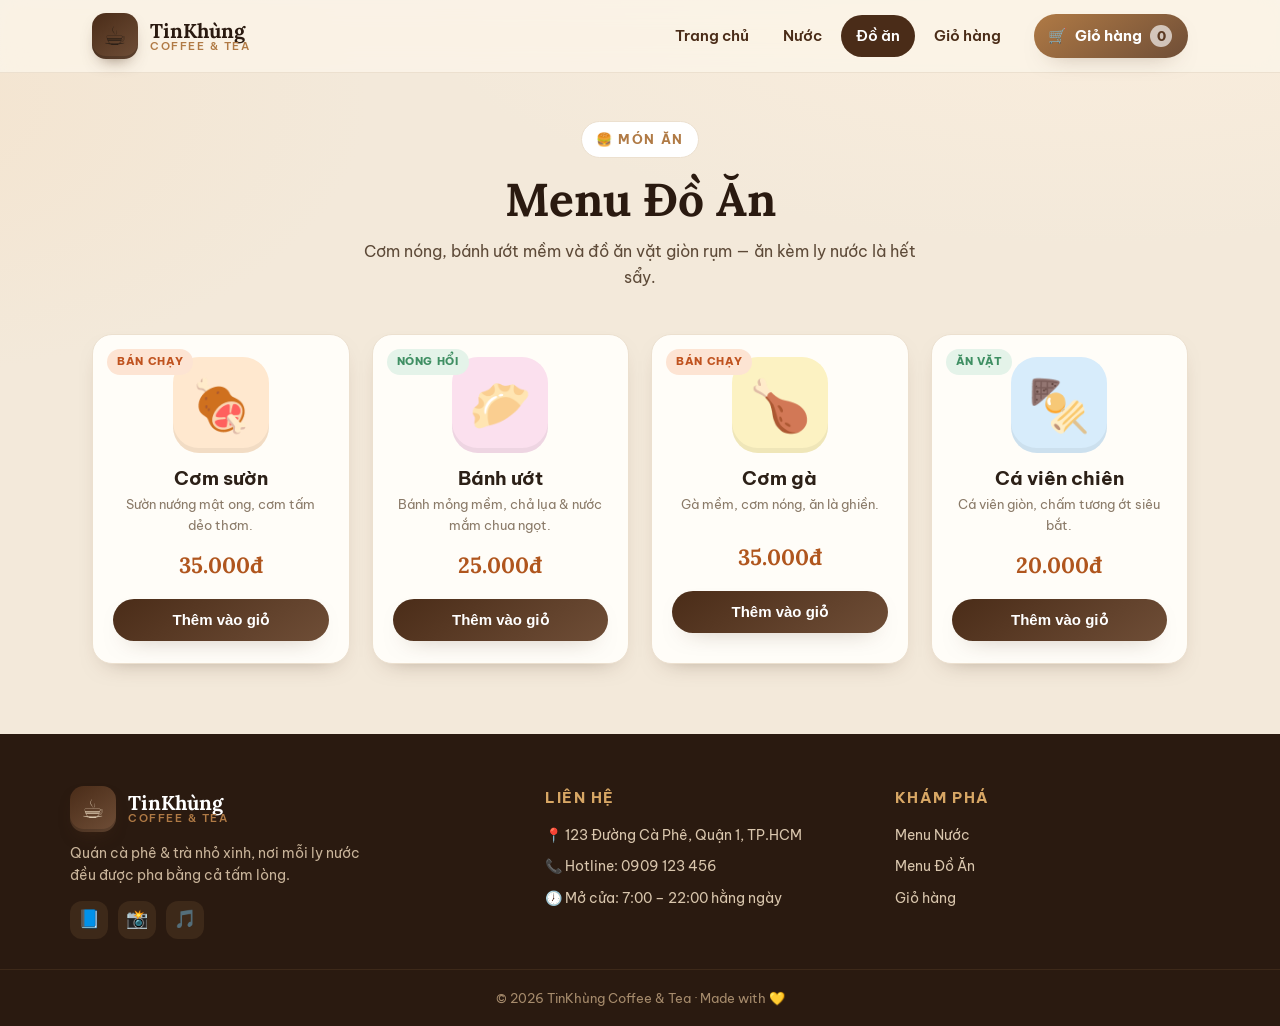
==== do-an.html @ 5d61ff61 "TinKhung Coffee & Tea: website dat mon (trang chu, menu nuoc/do an, gio hang + QR) Co-Authored-By: C" ====
<!DOCTYPE html>
<html lang="vi">
<head>
  <meta charset="UTF-8" />
  <meta name="viewport" content="width=device-width, initial-scale=1.0" />
  <title>Menu Đồ Ăn — TinKhùng Coffee &amp; Tea</title>
  <meta name="description" content="Menu đồ ăn TinKhùng Coffee & Tea: cơm sườn, bánh ướt, cơm gà, cá viên chiên. Chọn món và thêm vào giỏ." />
  <link rel="icon" href="data:image/svg+xml,%3Csvg xmlns='http://www.w3.org/2000/svg' viewBox='0 0 100 100'%3E%3Ctext y='.9em' font-size='90'%3E%E2%98%95%3C/text%3E%3C/svg%3E" />
  <link rel="preconnect" href="https://fonts.googleapis.com" />
  <link rel="preconnect" href="https://fonts.gstatic.com" crossorigin />
  <link href="https://fonts.googleapis.com/css2?family=Lora:wght@500;600;700&family=Be+Vietnam+Pro:wght@400;500;600;700&display=swap" rel="stylesheet" />
  <link rel="stylesheet" href="assets/style.css" />
</head>
<body>

  <header class="site-header">
    <div class="container nav">
      <a href="index.html" class="brand">
        <span class="brand-logo">☕</span>
        <span class="brand-text">
          <span class="brand-name">TinKhùng</span>
          <span class="brand-sub">Coffee &amp; Tea</span>
        </span>
      </a>
      <nav class="nav-links">
        <a href="index.html">Trang chủ</a>
        <a href="nuoc.html">Nước</a>
        <a href="do-an.html" class="active">Đồ ăn</a>
        <a href="gio-hang.html">Giỏ hàng</a>
      </nav>
      <a href="gio-hang.html" class="cart-link" title="Giỏ hàng">
        🛒 <span class="lbl">Giỏ hàng</span>
        <span class="cart-count" data-cart-count>0</span>
      </a>
      <button class="nav-toggle" aria-label="Mở menu">☰</button>
    </div>
  </header>

  <section class="menu-hero">
    <div class="container">
      <span class="eyebrow">🍔 Món ăn</span>
      <h1>Menu Đồ Ăn</h1>
      <p>Cơm nóng, bánh ướt mềm và đồ ăn vặt giòn rụm — ăn kèm ly nước là hết sẩy.</p>
    </div>
  </section>

  <div class="container">
    <div class="product-grid">
      <article class="product-card" data-name="Cơm sườn" data-price="35000" data-icon="🍖">
        <span class="tag hot">Bán chạy</span>
        <div class="thumb t-porkrice">🍖</div>
        <h3>Cơm sườn</h3>
        <p class="desc">Sườn nướng mật ong, cơm tấm dẻo thơm.</p>
        <p class="price">35.000đ</p>
        <button type="button" class="add-btn">Thêm vào giỏ</button>
      </article>

      <article class="product-card" data-name="Bánh ướt" data-price="25000" data-icon="🥟">
        <span class="tag">Nóng hổi</span>
        <div class="thumb t-wetcake">🥟</div>
        <h3>Bánh ướt</h3>
        <p class="desc">Bánh mỏng mềm, chả lụa &amp; nước mắm chua ngọt.</p>
        <p class="price">25.000đ</p>
        <button type="button" class="add-btn">Thêm vào giỏ</button>
      </article>

      <article class="product-card" data-name="Cơm gà" data-price="35000" data-icon="🍗">
        <span class="tag hot">Bán chạy</span>
        <div class="thumb t-chicken">🍗</div>
        <h3>Cơm gà</h3>
        <p class="desc">Gà mềm, cơm nóng, ăn là ghiền.</p>
        <p class="price">35.000đ</p>
        <button type="button" class="add-btn">Thêm vào giỏ</button>
      </article>

      <article class="product-card" data-name="Cá viên chiên" data-price="20000" data-icon="🍢">
        <span class="tag">Ăn vặt</span>
        <div class="thumb t-fishball">🍢</div>
        <h3>Cá viên chiên</h3>
        <p class="desc">Cá viên giòn, chấm tương ớt siêu bắt.</p>
        <p class="price">20.000đ</p>
        <button type="button" class="add-btn">Thêm vào giỏ</button>
      </article>
    </div>
  </div>

  <footer class="site-footer">
    <div class="container footer-grid">
      <div class="footer-col">
        <a href="index.html" class="brand">
          <span class="brand-logo">☕</span>
          <span class="brand-text">
            <span class="brand-name">TinKhùng</span>
            <span class="brand-sub">Coffee &amp; Tea</span>
          </span>
        </a>
        <p>Quán cà phê &amp; trà nhỏ xinh, nơi mỗi ly nước đều được pha bằng cả tấm lòng.</p>
        <div class="socials">
          <a href="#" title="Facebook">📘</a>
          <a href="#" title="Instagram">📸</a>
          <a href="#" title="TikTok">🎵</a>
        </div>
      </div>
      <div class="footer-col">
        <h4>Liên hệ</h4>
        <ul>
          <li>📍 123 Đường Cà Phê, Quận 1, TP.HCM</li>
          <li>📞 Hotline: 0909 123 456</li>
          <li>🕖 Mở cửa: 7:00 – 22:00 hằng ngày</li>
        </ul>
      </div>
      <div class="footer-col">
        <h4>Khám phá</h4>
        <ul>
          <li><a href="nuoc.html">Menu Nước</a></li>
          <li><a href="do-an.html">Menu Đồ Ăn</a></li>
          <li><a href="gio-hang.html">Giỏ hàng</a></li>
        </ul>
      </div>
    </div>
    <div class="footer-bottom">© 2026 TinKhùng Coffee &amp; Tea · Made with 💛</div>
  </footer>

  <script src="assets/cart.js"></script>
</body>
</html>
---- assets/style.css ----
/* ============================================================
   TinKhùng Coffee & Tea — giao diện quán cà phê ấm cúng
   Dùng chung cho index / nuoc / do-an / gio-hang
   ============================================================ */

:root {
  color-scheme: light;

  /* Bảng màu cà phê ấm */
  --espresso: #2a1a10;
  --coffee:   #4a2c18;
  --coffee-2: #6f4e37;
  --caramel:  #b07a45;
  --gold:     #d8a765;
  --gold-soft:#f0d9b5;
  --cream:    #f3e9da;
  --cream-2:  #faf4ea;
  --card:     #fffdf8;
  --ink:      #2c2017;
  --muted:    #8a7a68;
  --line:     #ece0cf;
  --price:    #b0561e;
  --mint:     #3f8f63;
  --mint-bg:  #e4f3e9;

  --radius:   20px;
  --radius-sm:14px;
  --shadow:   0 18px 40px -22px rgba(74, 44, 24, 0.55);
  --shadow-sm:0 10px 24px -16px rgba(74, 44, 24, 0.5);
  --maxw:     1140px;
  --font-head:"Lora", Georgia, serif;
  --font-body:"Be Vietnam Pro", system-ui, -apple-system, "Segoe UI", sans-serif;
}

* { box-sizing: border-box; }

html { scroll-behavior: smooth; }

body {
  margin: 0;
  font-family: var(--font-body);
  color: var(--ink);
  background:
    radial-gradient(1200px 500px at 85% -5%, #fbeedd 0%, transparent 60%),
    radial-gradient(900px 500px at -10% 10%, #f4e4cf 0%, transparent 55%),
    var(--cream);
  line-height: 1.6;
  -webkit-font-smoothing: antialiased;
}

h1, h2, h3 { font-family: var(--font-head); color: var(--espresso); line-height: 1.2; margin: 0; }

a { color: inherit; }

img { max-width: 100%; display: block; }

.container { width: 100%; max-width: var(--maxw); margin: 0 auto; padding: 0 22px; }

.sr-only {
  position: absolute; width: 1px; height: 1px; padding: 0; margin: -1px;
  overflow: hidden; clip: rect(0 0 0 0); white-space: nowrap; border: 0;
}

/* -------------------- Header / Nav -------------------- */
.site-header {
  position: sticky; top: 0; z-index: 50;
  background: rgba(250, 244, 234, 0.82);
  backdrop-filter: saturate(140%) blur(12px);
  border-bottom: 1px solid var(--line);
}
.nav {
  display: flex; align-items: center; gap: 18px;
  height: 72px;
}
.brand { display: flex; align-items: center; gap: 12px; text-decoration: none; margin-right: auto; }
.brand-logo {
  width: 46px; height: 46px; border-radius: 14px;
  display: grid; place-items: center; font-size: 26px;
  background: linear-gradient(145deg, var(--coffee), var(--coffee-2));
  box-shadow: inset 0 -3px 0 rgba(0,0,0,.18), 0 8px 18px -10px rgba(74,44,24,.8);
}
.brand-text { display: flex; flex-direction: column; line-height: 1.05; }
.brand-name { font-family: var(--font-head); font-weight: 700; font-size: 20px; color: var(--espresso); }
.brand-sub  { font-size: 11px; letter-spacing: .14em; text-transform: uppercase; color: var(--caramel); font-weight: 600; }

.nav-links { display: flex; align-items: center; gap: 4px; }
.nav-links a {
  text-decoration: none; font-weight: 600; font-size: 15px; color: var(--coffee);
  padding: 9px 15px; border-radius: 999px; transition: background .18s ease, color .18s ease;
}
.nav-links a:hover { background: #efe2cf; }
.nav-links a.active { background: var(--coffee); color: #fff; }

.cart-link {
  position: relative; display: inline-flex; align-items: center; gap: 8px;
  text-decoration: none; font-weight: 700; font-size: 15px; color: #fff;
  background: linear-gradient(145deg, var(--caramel), var(--coffee-2));
  padding: 10px 16px 10px 14px; border-radius: 999px;
  box-shadow: var(--shadow-sm); transition: transform .15s ease, box-shadow .15s ease;
}
.cart-link:hover { transform: translateY(-2px); }
.cart-link.bump { animation: bump .4s ease; }
@keyframes bump { 0%,100%{transform:scale(1)} 35%{transform:scale(1.16)} }
.cart-count {
  min-width: 22px; height: 22px; padding: 0 6px; border-radius: 999px;
  background: #fff; color: var(--coffee); font-size: 13px; font-weight: 800;
  display: inline-grid; place-items: center;
}
.cart-count.is-empty { opacity: .65; }

.nav-toggle { display: none; }

/* -------------------- Buttons -------------------- */
.btn {
  display: inline-flex; align-items: center; gap: 9px; justify-content: center;
  font-family: var(--font-body); font-weight: 700; font-size: 16px; cursor: pointer;
  padding: 13px 26px; border-radius: 999px; border: 0; text-decoration: none;
  transition: transform .15s ease, box-shadow .15s ease, background .18s ease;
}
.btn-primary { background: linear-gradient(145deg, var(--coffee), var(--coffee-2)); color: #fff; box-shadow: var(--shadow-sm); }
.btn-primary:hover { transform: translateY(-2px); }
.btn-ghost { background: #fff; color: var(--coffee); border: 2px solid var(--gold-soft); }
.btn-ghost:hover { border-color: var(--gold); transform: translateY(-2px); }
.btn-gold { background: linear-gradient(145deg, var(--gold), var(--caramel)); color: #41260f; box-shadow: var(--shadow-sm); }
.btn-gold:hover { transform: translateY(-2px); }

/* -------------------- Hero (trang chủ) -------------------- */
.hero { padding: 64px 0 36px; }
.hero-grid { display: grid; grid-template-columns: 1.05fr .95fr; gap: 42px; align-items: center; }
.eyebrow {
  display: inline-flex; align-items: center; gap: 8px; font-weight: 700; font-size: 13px;
  letter-spacing: .12em; text-transform: uppercase; color: var(--caramel);
  background: #fff; border: 1px solid var(--line); padding: 7px 14px; border-radius: 999px;
}
.hero h1 { font-size: clamp(34px, 5vw, 56px); margin: 18px 0 14px; }
.hero h1 .accent { color: var(--caramel); }
.hero p.lead { font-size: 18px; color: #5d4a38; max-width: 48ch; margin: 0 0 26px; }
.hero-actions { display: flex; gap: 14px; flex-wrap: wrap; }
.hero-stats { display: flex; gap: 30px; margin-top: 34px; flex-wrap: wrap; }
.hero-stats .stat b { font-family: var(--font-head); font-size: 26px; color: var(--espresso); display: block; }
.hero-stats .stat span { font-size: 13px; color: var(--muted); }

.hero-art {
  position: relative; aspect-ratio: 1/1; border-radius: 32px;
  background:
    radial-gradient(circle at 30% 25%, #fff6e9 0%, transparent 45%),
    linear-gradient(145deg, #e9cfa8, #cf9f6a);
  box-shadow: var(--shadow); display: grid; place-items: center; overflow: hidden;
  border: 6px solid #fff;
}
.hero-art .cup { font-size: clamp(120px, 20vw, 210px); filter: drop-shadow(0 18px 24px rgba(74,44,24,.35)); }
.hero-art .bean {
  position: absolute; font-size: 40px; opacity: .85;
  animation: floaty 5s ease-in-out infinite;
}
.hero-art .b1 { top: 12%; left: 14%; }
.hero-art .b2 { bottom: 16%; left: 20%; animation-delay: .8s; font-size: 30px; }
.hero-art .b3 { top: 18%; right: 14%; animation-delay: 1.4s; font-size: 34px; }
.hero-art .b4 { bottom: 12%; right: 18%; animation-delay: 2s; }
@keyframes floaty { 0%,100%{transform:translateY(0) rotate(-8deg)} 50%{transform:translateY(-12px) rotate(8deg)} }

.marquee-strip {
  background: var(--coffee); color: #f3e3cd; margin-top: 10px;
}
.marquee-strip .container { display: flex; gap: 40px; flex-wrap: wrap; justify-content: center; padding: 14px 22px; font-weight: 600; font-size: 14px; }
.marquee-strip span { display: inline-flex; align-items: center; gap: 8px; }

/* -------------------- Sections -------------------- */
.section { padding: 56px 0; }
.section-head { text-align: center; max-width: 640px; margin: 0 auto 38px; }
.section-head .eyebrow { margin-bottom: 14px; }
.section-head h2 { font-size: clamp(26px, 3.4vw, 38px); }
.section-head p { color: #5d4a38; margin: 12px 0 0; }

/* Features */
.feature-grid { display: grid; grid-template-columns: repeat(4, 1fr); gap: 20px; }
.feature {
  background: var(--card); border: 1px solid var(--line); border-radius: var(--radius);
  padding: 26px 22px; text-align: center; box-shadow: var(--shadow-sm);
  transition: transform .18s ease;
}
.feature:hover { transform: translateY(-5px); }
.feature .ic { font-size: 34px; margin-bottom: 10px; }
.feature h3 { font-size: 18px; margin-bottom: 6px; }
.feature p { font-size: 14px; color: var(--muted); margin: 0; }

/* Category cards */
.cat-grid { display: grid; grid-template-columns: 1fr 1fr; gap: 24px; }
.cat-card {
  position: relative; border-radius: 26px; overflow: hidden; text-decoration: none;
  color: #fff; min-height: 240px; display: flex; flex-direction: column; justify-content: flex-end;
  padding: 28px; box-shadow: var(--shadow); isolation: isolate;
  transition: transform .2s ease;
}
.cat-card:hover { transform: translateY(-6px); }
.cat-card::after { content: ""; position: absolute; inset: 0; z-index: -1; opacity: .9; }
.cat-drink::after { background: linear-gradient(160deg, #6f4e37, #b07a45); }
.cat-food::after  { background: linear-gradient(160deg, #8a4b2f, #d08a4e); }
.cat-card .cat-emoji { position: absolute; top: 18px; right: 22px; font-size: 76px; opacity: .9; }
.cat-card small { text-transform: uppercase; letter-spacing: .16em; font-weight: 700; font-size: 12px; opacity: .85; }
.cat-card h3 { color: #fff; font-size: 28px; margin: 6px 0 4px; }
.cat-card .go { margin-top: 12px; font-weight: 700; }

/* -------------------- Product grid (menu) -------------------- */
.menu-hero { padding: 48px 0 8px; text-align: center; }
.menu-hero .eyebrow { margin-bottom: 14px; }
.menu-hero h1 { font-size: clamp(30px, 4.4vw, 46px); }
.menu-hero p { color: #5d4a38; margin: 12px auto 0; max-width: 52ch; }

.product-grid {
  display: grid; grid-template-columns: repeat(4, 1fr); gap: 22px;
  padding: 36px 0 10px;
}
.product-card {
  background: var(--card); border: 1px solid var(--line); border-radius: var(--radius);
  padding: 22px 20px; text-align: center; box-shadow: var(--shadow-sm);
  display: flex; flex-direction: column; align-items: center;
  transition: transform .18s ease, box-shadow .18s ease; position: relative;
}
.product-card:hover { transform: translateY(-6px); box-shadow: var(--shadow); }
.product-card .tag {
  position: absolute; top: 14px; left: 14px; font-size: 11px; font-weight: 800;
  text-transform: uppercase; letter-spacing: .06em; padding: 4px 10px; border-radius: 999px;
  background: var(--mint-bg); color: var(--mint);
}
.product-card .tag.hot { background: #fde4d3; color: #c0531f; }
.thumb {
  width: 96px; height: 96px; border-radius: 26px; display: grid; place-items: center;
  font-size: 50px; margin-bottom: 14px; box-shadow: inset 0 -5px 0 rgba(0,0,0,.05);
}
.t-strawberry { background: #ffe0e4; }
.t-avocado    { background: #dff3df; }
.t-coffee     { background: #f1e2c6; }
.t-matcha     { background: #d7f0df; }
.t-porkrice   { background: #ffe8cf; }
.t-wetcake    { background: #fbe0ee; }
.t-chicken    { background: #fcf2c2; }
.t-fishball   { background: #d7ecfb; }
.product-card h3 { font-family: var(--font-body); font-weight: 700; font-size: 19px; margin: 0 0 4px; color: var(--ink); }
.product-card .desc { font-size: 13px; color: var(--muted); margin: 0 0 12px; min-height: 34px; }
.product-card .price { font-family: var(--font-head); font-weight: 700; font-size: 22px; color: var(--price); margin: 0 0 16px; }
.add-btn {
  width: 100%; background: linear-gradient(145deg, var(--coffee), var(--coffee-2)); color: #fff;
  font-weight: 700; font-size: 15px; padding: 12px 18px; border: 0; border-radius: 999px;
  cursor: pointer; transition: transform .14s ease, box-shadow .14s ease, filter .18s ease;
  box-shadow: var(--shadow-sm); -webkit-tap-highlight-color: transparent;
}
.add-btn:hover { filter: brightness(1.08); transform: translateY(-2px); }
.add-btn:active { transform: translateY(2px); }

/* flying item + toast */
.flying-item {
  position: fixed; z-index: 999; pointer-events: none; width: 70px; height: 70px;
  border-radius: 20px; display: grid; place-items: center; font-size: 40px; background: #fff;
  box-shadow: 0 12px 26px rgba(0,0,0,.22);
  transition: left .7s cubic-bezier(.22,1,.36,1), top .7s cubic-bezier(.55,0,.85,.45),
              transform .7s cubic-bezier(.22,1,.36,1), opacity .7s ease;
}
.toast {
  position: fixed; left: 50%; bottom: 28px; transform: translateX(-50%) translateY(20px);
  background: var(--espresso); color: #fff; font-weight: 600; font-size: 15px;
  padding: 13px 22px; border-radius: 999px; box-shadow: var(--shadow); z-index: 900;
  opacity: 0; pointer-events: none; transition: opacity .25s ease, transform .25s ease;
  display: flex; align-items: center; gap: 9px;
}
.toast.show { opacity: 1; transform: translateX(-50%) translateY(0); }

/* -------------------- Cart page -------------------- */
.cart-wrap { max-width: 860px; margin: 0 auto; padding: 44px 0 20px; }
.cart-wrap .page-title { text-align: center; margin-bottom: 8px; font-size: clamp(28px,4vw,42px); }
.cart-wrap .page-sub { text-align: center; color: var(--muted); margin: 0 0 30px; }

.cart-panel { background: var(--card); border: 1px solid var(--line); border-radius: 24px; box-shadow: var(--shadow); overflow: hidden; }
.cart-row {
  display: grid; grid-template-columns: 64px 1fr auto auto; gap: 16px; align-items: center;
  padding: 18px 22px; border-bottom: 1px solid var(--line);
}
.cart-row:last-child { border-bottom: 0; }
.cart-row .ci-thumb { width: 56px; height: 56px; border-radius: 16px; display: grid; place-items: center; font-size: 30px; background: #f1e2c6; }
.cart-row .ci-name { font-weight: 700; font-size: 17px; }
.cart-row .ci-unit { font-size: 13px; color: var(--muted); }
.cart-row .ci-line { font-weight: 800; color: var(--price); font-family: var(--font-head); min-width: 96px; text-align: right; }
.qty-box { display: inline-flex; align-items: center; gap: 12px; background: #f4ead9; border-radius: 999px; padding: 5px; }
.qty-btn { width: 32px; height: 32px; border-radius: 50%; border: 0; background: #fff; color: var(--coffee); font-size: 19px; font-weight: 800; cursor: pointer; box-shadow: var(--shadow-sm); }
.qty-btn:hover { background: var(--gold-soft); }
.qty-box span { min-width: 20px; text-align: center; font-weight: 700; }

.cart-summary { padding: 22px; display: flex; flex-direction: column; gap: 16px; }
.summary-line { display: flex; justify-content: space-between; font-size: 15px; color: #5d4a38; }
.summary-total { display: flex; justify-content: space-between; align-items: baseline; border-top: 2px dashed var(--line); padding-top: 16px; }
.summary-total .lbl { font-weight: 700; font-size: 17px; }
.summary-total .val { font-family: var(--font-head); font-weight: 700; font-size: 30px; color: var(--price); }
.cart-actions { display: flex; gap: 14px; flex-wrap: wrap; }
.cart-actions .btn { flex: 1; min-width: 180px; }

.empty-cart { text-align: center; padding: 60px 24px; }
.empty-cart .big { font-size: 64px; }
.empty-cart h3 { margin: 12px 0 6px; font-size: 24px; }
.empty-cart p { color: var(--muted); margin: 0 0 22px; }

/* QR modal */
.modal { position: fixed; inset: 0; display: none; place-items: center; z-index: 200; padding: 20px; background: rgba(42,26,16,.5); backdrop-filter: blur(3px); }
.modal.open { display: grid; }
.modal-box { background: #fff; border-radius: 24px; padding: 30px; max-width: 360px; width: 100%; text-align: center; box-shadow: 0 30px 60px -20px rgba(0,0,0,.5); animation: pop .28s ease; }
@keyframes pop { from { transform: scale(.9); opacity: 0 } to { transform: scale(1); opacity: 1 } }
.modal-box h3 { font-size: 23px; margin-bottom: 4px; }
.modal-box .qr-total { font-weight: 800; color: var(--price); font-size: 20px; margin: 6px 0 14px; }
#qrCanvas { width: 220px; height: 220px; border-radius: 16px; border: 5px solid var(--gold-soft); margin: 0 auto 10px; background: #fff; }
.modal-box .qr-hint { font-size: 13px; color: var(--muted); margin: 0 0 18px; }

/* -------------------- Footer -------------------- */
.site-footer { background: var(--espresso); color: #e9d8c2; margin-top: 60px; }
.footer-grid { display: grid; grid-template-columns: 1.4fr 1fr 1fr; gap: 34px; padding: 52px 0 30px; }
.site-footer .brand-name { color: #fff; }
.site-footer p { color: #c9b49a; font-size: 14px; margin: 10px 0 0; max-width: 34ch; }
.footer-col h4 { font-family: var(--font-body); font-size: 15px; text-transform: uppercase; letter-spacing: .1em; color: var(--gold); margin: 0 0 14px; }
.footer-col ul { list-style: none; padding: 0; margin: 0; display: flex; flex-direction: column; gap: 9px; }
.footer-col a, .footer-col li { color: #d9c6ad; text-decoration: none; font-size: 14px; }
.footer-col a:hover { color: #fff; }
.socials { display: flex; gap: 10px; margin-top: 14px; }
.socials a { width: 38px; height: 38px; border-radius: 12px; display: grid; place-items: center; background: #3d2919; font-size: 18px; }
.socials a:hover { background: var(--caramel); }
.footer-bottom { border-top: 1px solid #3d2919; padding: 18px 0; text-align: center; font-size: 13px; color: #a68b6c; }

/* -------------------- Responsive -------------------- */
@media (max-width: 900px) {
  .hero-grid { grid-template-columns: 1fr; }
  .hero-art { max-width: 420px; margin: 0 auto; order: -1; }
  .feature-grid { grid-template-columns: repeat(2, 1fr); }
  .product-grid { grid-template-columns: repeat(2, 1fr); }
  .footer-grid { grid-template-columns: 1fr 1fr; }
}
@media (max-width: 640px) {
  .nav-links, .cart-link .lbl { display: none; }
  .nav-links.open { display: flex; position: absolute; top: 72px; left: 0; right: 0;
    flex-direction: column; background: var(--cream-2); border-bottom: 1px solid var(--line); padding: 10px; gap: 4px; }
  .nav-links.open a { padding: 12px; }
  .nav-toggle { display: inline-grid; place-items: center; width: 44px; height: 44px; border-radius: 12px;
    border: 1px solid var(--line); background: #fff; font-size: 20px; cursor: pointer; }
  .cat-grid { grid-template-columns: 1fr; }
  .product-grid { grid-template-columns: 1fr 1fr; gap: 14px; }
  .product-card { padding: 18px 14px; }
  .thumb { width: 80px; height: 80px; font-size: 42px; }
  .cart-row { grid-template-columns: 48px 1fr auto; row-gap: 10px; }
  .cart-row .ci-line { grid-column: 2 / -1; text-align: left; }
  .footer-grid { grid-template-columns: 1fr; }
}
@media (max-width: 420px) {
  .product-grid { grid-template-columns: 1fr; }
}
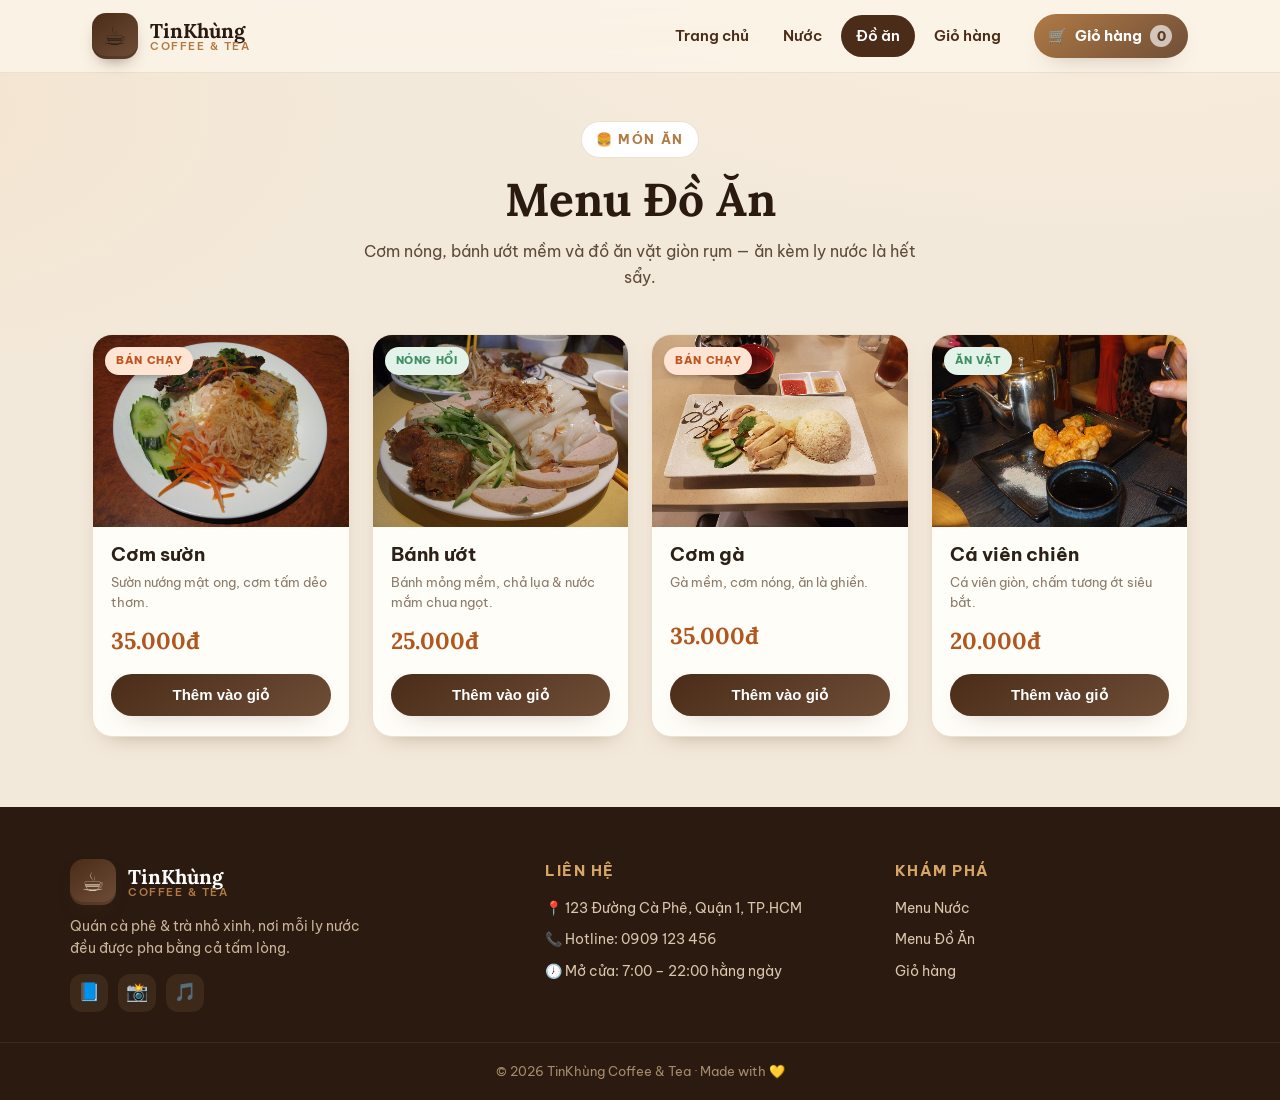
==== commit b0333adf: "Them anh that cho tung mon (Wikimedia Commons) + card kieu app dat mon, hero anh that Co-Authored-By" ====
--- a/do-an.html
+++ b/do-an.html
@@ -46,40 +46,44 @@
 
   <div class="container">
     <div class="product-grid">
-      <article class="product-card" data-name="Cơm sườn" data-price="35000" data-icon="🍖">
-        <span class="tag hot">Bán chạy</span>
-        <div class="thumb t-porkrice">🍖</div>
-        <h3>Cơm sườn</h3>
-        <p class="desc">Sườn nướng mật ong, cơm tấm dẻo thơm.</p>
-        <p class="price">35.000đ</p>
-        <button type="button" class="add-btn">Thêm vào giỏ</button>
+      <article class="product-card" data-name="Cơm sườn" data-price="35000" data-img="assets/img/com-suon.jpg" data-icon="🍖">
+        <div class="ph"><img src="assets/img/com-suon.jpg" alt="Cơm sườn" loading="lazy"><span class="tag hot">Bán chạy</span></div>
+        <div class="pbody">
+          <h3>Cơm sườn</h3>
+          <p class="desc">Sườn nướng mật ong, cơm tấm dẻo thơm.</p>
+          <p class="price">35.000đ</p>
+          <button type="button" class="add-btn">Thêm vào giỏ</button>
+        </div>
       </article>
 
-      <article class="product-card" data-name="Bánh ướt" data-price="25000" data-icon="🥟">
-        <span class="tag">Nóng hổi</span>
-        <div class="thumb t-wetcake">🥟</div>
-        <h3>Bánh ướt</h3>
-        <p class="desc">Bánh mỏng mềm, chả lụa &amp; nước mắm chua ngọt.</p>
-        <p class="price">25.000đ</p>
-        <button type="button" class="add-btn">Thêm vào giỏ</button>
+      <article class="product-card" data-name="Bánh ướt" data-price="25000" data-img="assets/img/banh-uot.jpg" data-icon="🥟">
+        <div class="ph"><img src="assets/img/banh-uot.jpg" alt="Bánh ướt" loading="lazy"><span class="tag">Nóng hổi</span></div>
+        <div class="pbody">
+          <h3>Bánh ướt</h3>
+          <p class="desc">Bánh mỏng mềm, chả lụa &amp; nước mắm chua ngọt.</p>
+          <p class="price">25.000đ</p>
+          <button type="button" class="add-btn">Thêm vào giỏ</button>
+        </div>
       </article>
 
-      <article class="product-card" data-name="Cơm gà" data-price="35000" data-icon="🍗">
-        <span class="tag hot">Bán chạy</span>
-        <div class="thumb t-chicken">🍗</div>
-        <h3>Cơm gà</h3>
-        <p class="desc">Gà mềm, cơm nóng, ăn là ghiền.</p>
-        <p class="price">35.000đ</p>
-        <button type="button" class="add-btn">Thêm vào giỏ</button>
+      <article class="product-card" data-name="Cơm gà" data-price="35000" data-img="assets/img/com-ga.jpg" data-icon="🍗">
+        <div class="ph"><img src="assets/img/com-ga.jpg" alt="Cơm gà" loading="lazy"><span class="tag hot">Bán chạy</span></div>
+        <div class="pbody">
+          <h3>Cơm gà</h3>
+          <p class="desc">Gà mềm, cơm nóng, ăn là ghiền.</p>
+          <p class="price">35.000đ</p>
+          <button type="button" class="add-btn">Thêm vào giỏ</button>
+        </div>
       </article>
 
-      <article class="product-card" data-name="Cá viên chiên" data-price="20000" data-icon="🍢">
-        <span class="tag">Ăn vặt</span>
-        <div class="thumb t-fishball">🍢</div>
-        <h3>Cá viên chiên</h3>
-        <p class="desc">Cá viên giòn, chấm tương ớt siêu bắt.</p>
-        <p class="price">20.000đ</p>
-        <button type="button" class="add-btn">Thêm vào giỏ</button>
+      <article class="product-card" data-name="Cá viên chiên" data-price="20000" data-img="assets/img/ca-vien-chien.jpg" data-icon="🍢">
+        <div class="ph"><img src="assets/img/ca-vien-chien.jpg" alt="Cá viên chiên" loading="lazy"><span class="tag">Ăn vặt</span></div>
+        <div class="pbody">
+          <h3>Cá viên chiên</h3>
+          <p class="desc">Cá viên giòn, chấm tương ớt siêu bắt.</p>
+          <p class="price">20.000đ</p>
+          <button type="button" class="add-btn">Thêm vào giỏ</button>
+        </div>
       </article>
     </div>
   </div>
--- a/assets/style.css
+++ b/assets/style.css
@@ -148,6 +148,7 @@
   box-shadow: var(--shadow); display: grid; place-items: center; overflow: hidden;
   border: 6px solid #fff;
 }
+.hero-art img { position: absolute; inset: 0; width: 100%; height: 100%; object-fit: cover; }
 .hero-art .cup { font-size: clamp(120px, 20vw, 210px); filter: drop-shadow(0 18px 24px rgba(74,44,24,.35)); }
 .hero-art .bean {
   position: absolute; font-size: 40px; opacity: .85;
@@ -213,34 +214,28 @@
 }
 .product-card {
   background: var(--card); border: 1px solid var(--line); border-radius: var(--radius);
-  padding: 22px 20px; text-align: center; box-shadow: var(--shadow-sm);
-  display: flex; flex-direction: column; align-items: center;
-  transition: transform .18s ease, box-shadow .18s ease; position: relative;
+  box-shadow: var(--shadow-sm); overflow: hidden; text-align: left;
+  display: flex; flex-direction: column;
+  transition: transform .18s ease, box-shadow .18s ease;
 }
 .product-card:hover { transform: translateY(-6px); box-shadow: var(--shadow); }
+.product-card .ph {
+  position: relative; aspect-ratio: 4 / 3; background: #efe2cd; overflow: hidden;
+}
+.product-card .ph img { width: 100%; height: 100%; object-fit: cover; display: block; transition: transform .4s ease; }
+.product-card:hover .ph img { transform: scale(1.06); }
 .product-card .tag {
-  position: absolute; top: 14px; left: 14px; font-size: 11px; font-weight: 800;
-  text-transform: uppercase; letter-spacing: .06em; padding: 4px 10px; border-radius: 999px;
-  background: var(--mint-bg); color: var(--mint);
+  position: absolute; top: 12px; left: 12px; font-size: 11px; font-weight: 800;
+  text-transform: uppercase; letter-spacing: .06em; padding: 5px 11px; border-radius: 999px;
+  background: var(--mint-bg); color: var(--mint); box-shadow: 0 4px 10px -4px rgba(0,0,0,.4);
 }
 .product-card .tag.hot { background: #fde4d3; color: #c0531f; }
-.thumb {
-  width: 96px; height: 96px; border-radius: 26px; display: grid; place-items: center;
-  font-size: 50px; margin-bottom: 14px; box-shadow: inset 0 -5px 0 rgba(0,0,0,.05);
-}
-.t-strawberry { background: #ffe0e4; }
-.t-avocado    { background: #dff3df; }
-.t-coffee     { background: #f1e2c6; }
-.t-matcha     { background: #d7f0df; }
-.t-porkrice   { background: #ffe8cf; }
-.t-wetcake    { background: #fbe0ee; }
-.t-chicken    { background: #fcf2c2; }
-.t-fishball   { background: #d7ecfb; }
-.product-card h3 { font-family: var(--font-body); font-weight: 700; font-size: 19px; margin: 0 0 4px; color: var(--ink); }
-.product-card .desc { font-size: 13px; color: var(--muted); margin: 0 0 12px; min-height: 34px; }
-.product-card .price { font-family: var(--font-head); font-weight: 700; font-size: 22px; color: var(--price); margin: 0 0 16px; }
+.product-card .pbody { padding: 16px 18px 20px; display: flex; flex-direction: column; flex: 1; }
+.product-card h3 { font-family: var(--font-body); font-weight: 700; font-size: 19px; margin: 0; color: var(--ink); }
+.product-card .desc { font-size: 13px; color: var(--muted); margin: 6px 0 0; min-height: 36px; }
+.product-card .price { font-family: var(--font-head); font-weight: 700; font-size: 23px; color: var(--price); margin: 10px 0 14px; }
 .add-btn {
-  width: 100%; background: linear-gradient(145deg, var(--coffee), var(--coffee-2)); color: #fff;
+  width: 100%; margin-top: auto; background: linear-gradient(145deg, var(--coffee), var(--coffee-2)); color: #fff;
   font-weight: 700; font-size: 15px; padding: 12px 18px; border: 0; border-radius: 999px;
   cursor: pointer; transition: transform .14s ease, box-shadow .14s ease, filter .18s ease;
   box-shadow: var(--shadow-sm); -webkit-tap-highlight-color: transparent;
@@ -251,7 +246,8 @@
 /* flying item + toast */
 .flying-item {
   position: fixed; z-index: 999; pointer-events: none; width: 70px; height: 70px;
-  border-radius: 20px; display: grid; place-items: center; font-size: 40px; background: #fff;
+  border-radius: 18px; display: grid; place-items: center; font-size: 40px;
+  background: #fff center / cover no-repeat; overflow: hidden;
   box-shadow: 0 12px 26px rgba(0,0,0,.22);
   transition: left .7s cubic-bezier(.22,1,.36,1), top .7s cubic-bezier(.55,0,.85,.45),
               transform .7s cubic-bezier(.22,1,.36,1), opacity .7s ease;
@@ -276,7 +272,8 @@
   padding: 18px 22px; border-bottom: 1px solid var(--line);
 }
 .cart-row:last-child { border-bottom: 0; }
-.cart-row .ci-thumb { width: 56px; height: 56px; border-radius: 16px; display: grid; place-items: center; font-size: 30px; background: #f1e2c6; }
+.cart-row .ci-thumb { width: 58px; height: 58px; border-radius: 14px; overflow: hidden; background: #efe2cd; display: grid; place-items: center; font-size: 28px; }
+.cart-row .ci-thumb img { width: 100%; height: 100%; object-fit: cover; display: block; }
 .cart-row .ci-name { font-weight: 700; font-size: 17px; }
 .cart-row .ci-unit { font-size: 13px; color: var(--muted); }
 .cart-row .ci-line { font-weight: 800; color: var(--price); font-family: var(--font-head); min-width: 96px; text-align: right; }
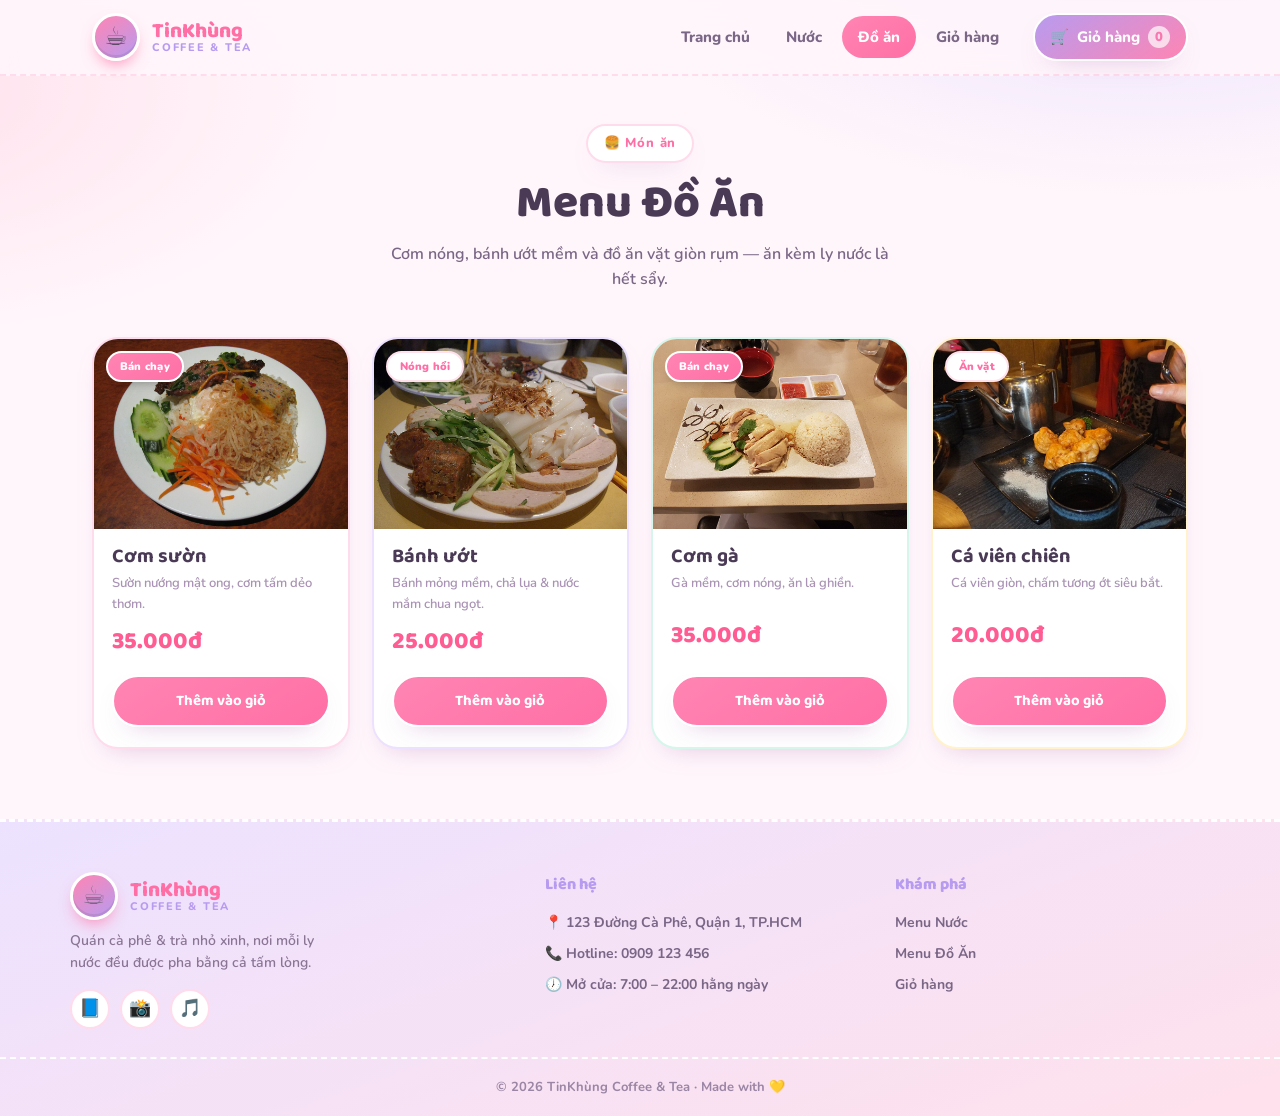
==== commit 9b77200d: "Doi giao dien sang phong cach cute/de thuong (pastel hong-tim-mint, font Baloo 2 + Nunito, bo tron, " ====
--- a/do-an.html
+++ b/do-an.html
@@ -8,7 +8,7 @@
   <link rel="icon" href="data:image/svg+xml,%3Csvg xmlns='http://www.w3.org/2000/svg' viewBox='0 0 100 100'%3E%3Ctext y='.9em' font-size='90'%3E%E2%98%95%3C/text%3E%3C/svg%3E" />
   <link rel="preconnect" href="https://fonts.googleapis.com" />
   <link rel="preconnect" href="https://fonts.gstatic.com" crossorigin />
-  <link href="https://fonts.googleapis.com/css2?family=Lora:wght@500;600;700&family=Be+Vietnam+Pro:wght@400;500;600;700&display=swap" rel="stylesheet" />
+  <link href="https://fonts.googleapis.com/css2?family=Baloo+2:wght@500;600;700;800&family=Nunito:wght@400;600;700;800&display=swap" rel="stylesheet" />
   <link rel="stylesheet" href="assets/style.css" />
 </head>
 <body>
--- a/assets/style.css
+++ b/assets/style.css
@@ -1,261 +1,269 @@
 /* ============================================================
-   TinKhùng Coffee & Tea — giao diện quán cà phê ấm cúng
+   TinKhùng Coffee & Tea — giao diện CUTE / dễ thương (pastel kawaii)
    Dùng chung cho index / nuoc / do-an / gio-hang
    ============================================================ */
 
 :root {
   color-scheme: light;
 
-  /* Bảng màu cà phê ấm */
-  --espresso: #2a1a10;
-  --coffee:   #4a2c18;
-  --coffee-2: #6f4e37;
-  --caramel:  #b07a45;
-  --gold:     #d8a765;
-  --gold-soft:#f0d9b5;
-  --cream:    #f3e9da;
-  --cream-2:  #faf4ea;
-  --card:     #fffdf8;
-  --ink:      #2c2017;
-  --muted:    #8a7a68;
-  --line:     #ece0cf;
-  --price:    #b0561e;
-  --mint:     #3f8f63;
-  --mint-bg:  #e4f3e9;
-
-  --radius:   20px;
-  --radius-sm:14px;
-  --shadow:   0 18px 40px -22px rgba(74, 44, 24, 0.55);
-  --shadow-sm:0 10px 24px -16px rgba(74, 44, 24, 0.5);
+  /* Bảng màu kẹo ngọt pastel */
+  --pink:     #ff85b3;
+  --pink-2:   #ff6fa5;
+  --pink-soft:#ffe1ec;
+  --lav:      #b79bf0;
+  --lav-soft: #ece2ff;
+  --mint:     #6fd6b8;
+  --mint-soft:#d6f6ec;
+  --yellow:   #ffd36b;
+  --yellow-soft:#fff2cc;
+  --blue-soft:#dcefff;
+
+  --bg:       #fff6fb;
+  --card:     #ffffff;
+  --ink:      #5c4a66;   /* tím nâu dịu cho chữ */
+  --muted:    #a992b4;
+  --line:     #ffdcec;
+  --price:    #ff5c93;
+
+  --radius:   26px;
+  --radius-sm:18px;
+  --shadow:   0 20px 42px -20px rgba(255, 120, 170, 0.55);
+  --shadow-sm:0 12px 26px -16px rgba(183, 120, 190, 0.5);
   --maxw:     1140px;
-  --font-head:"Lora", Georgia, serif;
-  --font-body:"Be Vietnam Pro", system-ui, -apple-system, "Segoe UI", sans-serif;
+  --font-head:"Baloo 2", system-ui, sans-serif;
+  --font-body:"Nunito", system-ui, -apple-system, "Segoe UI", sans-serif;
 }
 
 * { box-sizing: border-box; }
-
 html { scroll-behavior: smooth; }
 
 body {
   margin: 0;
   font-family: var(--font-body);
+  font-weight: 600;
   color: var(--ink);
   background:
-    radial-gradient(1200px 500px at 85% -5%, #fbeedd 0%, transparent 60%),
-    radial-gradient(900px 500px at -10% 10%, #f4e4cf 0%, transparent 55%),
-    var(--cream);
+    radial-gradient(900px 420px at 90% -5%, var(--lav-soft) 0%, transparent 60%),
+    radial-gradient(760px 420px at -8% 8%, var(--pink-soft) 0%, transparent 58%),
+    radial-gradient(700px 500px at 50% 120%, var(--mint-soft) 0%, transparent 55%),
+    var(--bg);
   line-height: 1.6;
   -webkit-font-smoothing: antialiased;
 }
 
-h1, h2, h3 { font-family: var(--font-head); color: var(--espresso); line-height: 1.2; margin: 0; }
-
+h1, h2, h3 { font-family: var(--font-head); color: #4a3a56; line-height: 1.15; margin: 0; }
 a { color: inherit; }
-
 img { max-width: 100%; display: block; }
 
 .container { width: 100%; max-width: var(--maxw); margin: 0 auto; padding: 0 22px; }
-
-.sr-only {
-  position: absolute; width: 1px; height: 1px; padding: 0; margin: -1px;
-  overflow: hidden; clip: rect(0 0 0 0); white-space: nowrap; border: 0;
-}
+.sr-only { position: absolute; width: 1px; height: 1px; padding: 0; margin: -1px; overflow: hidden; clip: rect(0 0 0 0); white-space: nowrap; border: 0; }
 
 /* -------------------- Header / Nav -------------------- */
 .site-header {
   position: sticky; top: 0; z-index: 50;
-  background: rgba(250, 244, 234, 0.82);
-  backdrop-filter: saturate(140%) blur(12px);
-  border-bottom: 1px solid var(--line);
-}
-.nav {
-  display: flex; align-items: center; gap: 18px;
-  height: 72px;
-}
+  background: rgba(255, 246, 251, 0.86);
+  backdrop-filter: saturate(150%) blur(12px);
+  border-bottom: 2px dashed var(--line);
+}
+.nav { display: flex; align-items: center; gap: 18px; height: 74px; }
 .brand { display: flex; align-items: center; gap: 12px; text-decoration: none; margin-right: auto; }
 .brand-logo {
-  width: 46px; height: 46px; border-radius: 14px;
+  width: 48px; height: 48px; border-radius: 50%;
   display: grid; place-items: center; font-size: 26px;
-  background: linear-gradient(145deg, var(--coffee), var(--coffee-2));
-  box-shadow: inset 0 -3px 0 rgba(0,0,0,.18), 0 8px 18px -10px rgba(74,44,24,.8);
-}
-.brand-text { display: flex; flex-direction: column; line-height: 1.05; }
-.brand-name { font-family: var(--font-head); font-weight: 700; font-size: 20px; color: var(--espresso); }
-.brand-sub  { font-size: 11px; letter-spacing: .14em; text-transform: uppercase; color: var(--caramel); font-weight: 600; }
+  background: linear-gradient(145deg, var(--pink), var(--lav));
+  box-shadow: 0 8px 16px -6px rgba(255,120,170,.9), inset 0 -3px 0 rgba(0,0,0,.08);
+  border: 3px solid #fff;
+}
+.brand-text { display: flex; flex-direction: column; line-height: 1.02; }
+.brand-name { font-family: var(--font-head); font-weight: 800; font-size: 21px; color: var(--pink-2); }
+.brand-sub  { font-size: 11px; letter-spacing: .16em; text-transform: uppercase; color: var(--lav); font-weight: 800; }
 
 .nav-links { display: flex; align-items: center; gap: 4px; }
 .nav-links a {
-  text-decoration: none; font-weight: 600; font-size: 15px; color: var(--coffee);
-  padding: 9px 15px; border-radius: 999px; transition: background .18s ease, color .18s ease;
-}
-.nav-links a:hover { background: #efe2cf; }
-.nav-links a.active { background: var(--coffee); color: #fff; }
+  text-decoration: none; font-weight: 800; font-size: 15px; color: #7a6686;
+  padding: 9px 16px; border-radius: 999px; transition: background .18s ease, color .18s ease, transform .15s ease;
+}
+.nav-links a:hover { background: var(--pink-soft); transform: translateY(-1px); }
+.nav-links a.active { background: linear-gradient(145deg, var(--pink), var(--pink-2)); color: #fff; }
 
 .cart-link {
   position: relative; display: inline-flex; align-items: center; gap: 8px;
-  text-decoration: none; font-weight: 700; font-size: 15px; color: #fff;
-  background: linear-gradient(145deg, var(--caramel), var(--coffee-2));
-  padding: 10px 16px 10px 14px; border-radius: 999px;
-  box-shadow: var(--shadow-sm); transition: transform .15s ease, box-shadow .15s ease;
-}
-.cart-link:hover { transform: translateY(-2px); }
-.cart-link.bump { animation: bump .4s ease; }
-@keyframes bump { 0%,100%{transform:scale(1)} 35%{transform:scale(1.16)} }
+  text-decoration: none; font-weight: 800; font-size: 15px; color: #fff;
+  background: linear-gradient(145deg, var(--lav), var(--pink));
+  padding: 10px 16px 10px 15px; border-radius: 999px; border: 2px solid #fff;
+  box-shadow: var(--shadow-sm); transition: transform .15s ease;
+}
+.cart-link:hover { transform: translateY(-2px) rotate(-1deg); }
+.cart-link.bump { animation: bump .5s ease; }
+@keyframes bump { 0%,100%{transform:scale(1)} 30%{transform:scale(1.2) rotate(-6deg)} 60%{transform:scale(1.05) rotate(4deg)} }
 .cart-count {
   min-width: 22px; height: 22px; padding: 0 6px; border-radius: 999px;
-  background: #fff; color: var(--coffee); font-size: 13px; font-weight: 800;
+  background: #fff; color: var(--pink-2); font-size: 13px; font-weight: 900;
   display: inline-grid; place-items: center;
 }
-.cart-count.is-empty { opacity: .65; }
-
+.cart-count.is-empty { opacity: .7; }
 .nav-toggle { display: none; }
 
 /* -------------------- Buttons -------------------- */
 .btn {
   display: inline-flex; align-items: center; gap: 9px; justify-content: center;
-  font-family: var(--font-body); font-weight: 700; font-size: 16px; cursor: pointer;
-  padding: 13px 26px; border-radius: 999px; border: 0; text-decoration: none;
-  transition: transform .15s ease, box-shadow .15s ease, background .18s ease;
-}
-.btn-primary { background: linear-gradient(145deg, var(--coffee), var(--coffee-2)); color: #fff; box-shadow: var(--shadow-sm); }
-.btn-primary:hover { transform: translateY(-2px); }
-.btn-ghost { background: #fff; color: var(--coffee); border: 2px solid var(--gold-soft); }
-.btn-ghost:hover { border-color: var(--gold); transform: translateY(-2px); }
-.btn-gold { background: linear-gradient(145deg, var(--gold), var(--caramel)); color: #41260f; box-shadow: var(--shadow-sm); }
-.btn-gold:hover { transform: translateY(-2px); }
-
-/* -------------------- Hero (trang chủ) -------------------- */
-.hero { padding: 64px 0 36px; }
+  font-family: var(--font-head); font-weight: 700; font-size: 16px; cursor: pointer;
+  padding: 13px 28px; border-radius: 999px; border: 3px solid #fff; text-decoration: none;
+  transition: transform .15s ease, box-shadow .15s ease, filter .18s ease;
+}
+.btn-primary { background: linear-gradient(145deg, var(--pink), var(--pink-2)); color: #fff; box-shadow: var(--shadow-sm); }
+.btn-primary:hover { transform: translateY(-3px) rotate(-1deg); }
+.btn-ghost { background: #fff; color: var(--pink-2); border: 3px solid var(--pink-soft); }
+.btn-ghost:hover { border-color: var(--pink); transform: translateY(-3px); }
+.btn-gold { background: linear-gradient(145deg, var(--yellow), #ffc14d); color: #7a5300; box-shadow: var(--shadow-sm); }
+.btn-gold:hover { transform: translateY(-3px) rotate(1deg); }
+.btn:active { transform: translateY(2px) scale(.98); }
+
+/* -------------------- Hero -------------------- */
+.hero { padding: 60px 0 30px; position: relative; }
 .hero-grid { display: grid; grid-template-columns: 1.05fr .95fr; gap: 42px; align-items: center; }
 .eyebrow {
-  display: inline-flex; align-items: center; gap: 8px; font-weight: 700; font-size: 13px;
-  letter-spacing: .12em; text-transform: uppercase; color: var(--caramel);
-  background: #fff; border: 1px solid var(--line); padding: 7px 14px; border-radius: 999px;
-}
-.hero h1 { font-size: clamp(34px, 5vw, 56px); margin: 18px 0 14px; }
-.hero h1 .accent { color: var(--caramel); }
-.hero p.lead { font-size: 18px; color: #5d4a38; max-width: 48ch; margin: 0 0 26px; }
+  display: inline-flex; align-items: center; gap: 8px; font-weight: 800; font-size: 13px;
+  letter-spacing: .06em; color: var(--pink-2);
+  background: #fff; border: 2px solid var(--line); padding: 7px 16px; border-radius: 999px;
+  box-shadow: var(--shadow-sm);
+}
+.hero h1 { font-size: clamp(34px, 5vw, 56px); margin: 18px 0 14px; font-weight: 800; }
+.hero h1 .accent { color: var(--pink); }
+.hero p.lead { font-size: 18px; color: #7a6686; max-width: 48ch; margin: 0 0 26px; font-weight: 600; }
 .hero-actions { display: flex; gap: 14px; flex-wrap: wrap; }
-.hero-stats { display: flex; gap: 30px; margin-top: 34px; flex-wrap: wrap; }
-.hero-stats .stat b { font-family: var(--font-head); font-size: 26px; color: var(--espresso); display: block; }
-.hero-stats .stat span { font-size: 13px; color: var(--muted); }
+.hero-stats { display: flex; gap: 14px; margin-top: 34px; flex-wrap: wrap; }
+.hero-stats .stat { background: #fff; border: 2px solid var(--line); border-radius: 20px; padding: 12px 18px; box-shadow: var(--shadow-sm); }
+.hero-stats .stat b { font-family: var(--font-head); font-size: 24px; color: var(--pink-2); display: block; }
+.hero-stats .stat span { font-size: 12px; color: var(--muted); font-weight: 700; }
 
 .hero-art {
-  position: relative; aspect-ratio: 1/1; border-radius: 32px;
-  background:
-    radial-gradient(circle at 30% 25%, #fff6e9 0%, transparent 45%),
-    linear-gradient(145deg, #e9cfa8, #cf9f6a);
-  box-shadow: var(--shadow); display: grid; place-items: center; overflow: hidden;
-  border: 6px solid #fff;
+  position: relative; aspect-ratio: 1/1; border-radius: 40px;
+  background: linear-gradient(145deg, var(--lav-soft), var(--pink-soft));
+  box-shadow: var(--shadow); overflow: hidden; border: 8px solid #fff;
 }
 .hero-art img { position: absolute; inset: 0; width: 100%; height: 100%; object-fit: cover; }
-.hero-art .cup { font-size: clamp(120px, 20vw, 210px); filter: drop-shadow(0 18px 24px rgba(74,44,24,.35)); }
+.hero-art .cup { font-size: clamp(120px, 20vw, 210px); }
 .hero-art .bean {
-  position: absolute; font-size: 40px; opacity: .85;
-  animation: floaty 5s ease-in-out infinite;
-}
-.hero-art .b1 { top: 12%; left: 14%; }
-.hero-art .b2 { bottom: 16%; left: 20%; animation-delay: .8s; font-size: 30px; }
-.hero-art .b3 { top: 18%; right: 14%; animation-delay: 1.4s; font-size: 34px; }
-.hero-art .b4 { bottom: 12%; right: 18%; animation-delay: 2s; }
-@keyframes floaty { 0%,100%{transform:translateY(0) rotate(-8deg)} 50%{transform:translateY(-12px) rotate(8deg)} }
-
-.marquee-strip {
-  background: var(--coffee); color: #f3e3cd; margin-top: 10px;
-}
-.marquee-strip .container { display: flex; gap: 40px; flex-wrap: wrap; justify-content: center; padding: 14px 22px; font-weight: 600; font-size: 14px; }
+  position: absolute; font-size: 40px; z-index: 2;
+  filter: drop-shadow(0 4px 6px rgba(0,0,0,.2));
+  animation: floaty 4.5s ease-in-out infinite;
+}
+.hero-art .b1 { top: 10%; left: 10%; }
+.hero-art .b3 { bottom: 12%; right: 12%; animation-delay: 1.2s; }
+@keyframes floaty { 0%,100%{transform:translateY(0) rotate(-10deg)} 50%{transform:translateY(-12px) rotate(12deg)} }
+
+/* sao lấp lánh quanh hero */
+.hero::before, .hero::after {
+  content: "✦"; position: absolute; color: var(--lav); font-size: 26px; opacity: .7;
+  animation: twinkle 2.6s ease-in-out infinite;
+}
+.hero::before { top: 40px; right: 8%; }
+.hero::after { bottom: 20px; left: 6%; color: var(--pink); animation-delay: 1.3s; }
+@keyframes twinkle { 0%,100%{transform:scale(1);opacity:.4} 50%{transform:scale(1.4);opacity:.9} }
+
+.marquee-strip { background: linear-gradient(90deg, var(--pink), var(--lav)); color: #fff; margin-top: 12px; }
+.marquee-strip .container { display: flex; gap: 34px; flex-wrap: wrap; justify-content: center; padding: 14px 22px; font-weight: 800; font-size: 14px; }
 .marquee-strip span { display: inline-flex; align-items: center; gap: 8px; }
 
 /* -------------------- Sections -------------------- */
-.section { padding: 56px 0; }
-.section-head { text-align: center; max-width: 640px; margin: 0 auto 38px; }
+.section { padding: 54px 0; }
+.section-head { text-align: center; max-width: 640px; margin: 0 auto 36px; }
 .section-head .eyebrow { margin-bottom: 14px; }
-.section-head h2 { font-size: clamp(26px, 3.4vw, 38px); }
-.section-head p { color: #5d4a38; margin: 12px 0 0; }
+.section-head h2 { font-size: clamp(26px, 3.4vw, 38px); font-weight: 800; }
+.section-head p { color: #7a6686; margin: 12px 0 0; font-weight: 600; }
 
 /* Features */
 .feature-grid { display: grid; grid-template-columns: repeat(4, 1fr); gap: 20px; }
 .feature {
-  background: var(--card); border: 1px solid var(--line); border-radius: var(--radius);
-  padding: 26px 22px; text-align: center; box-shadow: var(--shadow-sm);
-  transition: transform .18s ease;
-}
-.feature:hover { transform: translateY(-5px); }
-.feature .ic { font-size: 34px; margin-bottom: 10px; }
+  background: #fff; border: 2px solid var(--line); border-radius: var(--radius);
+  padding: 26px 20px; text-align: center; box-shadow: var(--shadow-sm);
+  transition: transform .2s ease;
+}
+.feature:nth-child(2) { border-color: var(--lav-soft); }
+.feature:nth-child(3) { border-color: var(--mint-soft); }
+.feature:nth-child(4) { border-color: var(--yellow-soft); }
+.feature:hover { transform: translateY(-6px) rotate(-1.5deg); }
+.feature .ic {
+  width: 64px; height: 64px; margin: 0 auto 12px; border-radius: 50%;
+  display: grid; place-items: center; font-size: 32px; background: var(--pink-soft);
+}
+.feature:nth-child(2) .ic { background: var(--lav-soft); }
+.feature:nth-child(3) .ic { background: var(--mint-soft); }
+.feature:nth-child(4) .ic { background: var(--yellow-soft); }
 .feature h3 { font-size: 18px; margin-bottom: 6px; }
-.feature p { font-size: 14px; color: var(--muted); margin: 0; }
+.feature p { font-size: 14px; color: var(--muted); margin: 0; font-weight: 600; }
 
 /* Category cards */
 .cat-grid { display: grid; grid-template-columns: 1fr 1fr; gap: 24px; }
 .cat-card {
-  position: relative; border-radius: 26px; overflow: hidden; text-decoration: none;
-  color: #fff; min-height: 240px; display: flex; flex-direction: column; justify-content: flex-end;
-  padding: 28px; box-shadow: var(--shadow); isolation: isolate;
+  position: relative; border-radius: 30px; overflow: hidden; text-decoration: none;
+  color: #fff; min-height: 220px; display: flex; flex-direction: column; justify-content: flex-end;
+  padding: 28px; box-shadow: var(--shadow); isolation: isolate; border: 4px solid #fff;
   transition: transform .2s ease;
 }
-.cat-card:hover { transform: translateY(-6px); }
-.cat-card::after { content: ""; position: absolute; inset: 0; z-index: -1; opacity: .9; }
-.cat-drink::after { background: linear-gradient(160deg, #6f4e37, #b07a45); }
-.cat-food::after  { background: linear-gradient(160deg, #8a4b2f, #d08a4e); }
-.cat-card .cat-emoji { position: absolute; top: 18px; right: 22px; font-size: 76px; opacity: .9; }
-.cat-card small { text-transform: uppercase; letter-spacing: .16em; font-weight: 700; font-size: 12px; opacity: .85; }
-.cat-card h3 { color: #fff; font-size: 28px; margin: 6px 0 4px; }
-.cat-card .go { margin-top: 12px; font-weight: 700; }
+.cat-card:hover { transform: translateY(-6px) scale(1.01); }
+.cat-card::after { content: ""; position: absolute; inset: 0; z-index: -1; }
+.cat-drink::after { background: linear-gradient(160deg, var(--lav), var(--pink)); }
+.cat-food::after  { background: linear-gradient(160deg, var(--mint), #58c3f0); }
+.cat-card .cat-emoji { position: absolute; top: 16px; right: 20px; font-size: 76px; filter: drop-shadow(0 6px 8px rgba(0,0,0,.18)); animation: floaty 5s ease-in-out infinite; }
+.cat-card small { text-transform: uppercase; letter-spacing: .16em; font-weight: 800; font-size: 12px; opacity: .9; }
+.cat-card h3 { color: #fff; font-size: 28px; margin: 6px 0 4px; font-weight: 800; }
+.cat-card .go { margin-top: 10px; font-weight: 800; }
 
 /* -------------------- Product grid (menu) -------------------- */
-.menu-hero { padding: 48px 0 8px; text-align: center; }
+.menu-hero { padding: 48px 0 8px; text-align: center; position: relative; }
 .menu-hero .eyebrow { margin-bottom: 14px; }
-.menu-hero h1 { font-size: clamp(30px, 4.4vw, 46px); }
-.menu-hero p { color: #5d4a38; margin: 12px auto 0; max-width: 52ch; }
-
-.product-grid {
-  display: grid; grid-template-columns: repeat(4, 1fr); gap: 22px;
-  padding: 36px 0 10px;
-}
+.menu-hero h1 { font-size: clamp(30px, 4.4vw, 46px); font-weight: 800; }
+.menu-hero p { color: #7a6686; margin: 12px auto 0; max-width: 52ch; font-weight: 600; }
+
+.product-grid { display: grid; grid-template-columns: repeat(4, 1fr); gap: 22px; padding: 36px 0 10px; }
 .product-card {
-  background: var(--card); border: 1px solid var(--line); border-radius: var(--radius);
+  background: var(--card); border: 2px solid var(--line); border-radius: var(--radius);
   box-shadow: var(--shadow-sm); overflow: hidden; text-align: left;
-  display: flex; flex-direction: column;
-  transition: transform .18s ease, box-shadow .18s ease;
-}
-.product-card:hover { transform: translateY(-6px); box-shadow: var(--shadow); }
-.product-card .ph {
-  position: relative; aspect-ratio: 4 / 3; background: #efe2cd; overflow: hidden;
-}
+  display: flex; flex-direction: column; transition: transform .18s ease, box-shadow .18s ease;
+}
+.product-card:nth-child(4n+2) { border-color: var(--lav-soft); }
+.product-card:nth-child(4n+3) { border-color: var(--mint-soft); }
+.product-card:nth-child(4n)   { border-color: var(--yellow-soft); }
+.product-card:hover { transform: translateY(-7px) rotate(-1deg); box-shadow: var(--shadow); }
+.product-card .ph { position: relative; aspect-ratio: 4 / 3; background: var(--pink-soft); overflow: hidden; }
 .product-card .ph img { width: 100%; height: 100%; object-fit: cover; display: block; transition: transform .4s ease; }
-.product-card:hover .ph img { transform: scale(1.06); }
+.product-card:hover .ph img { transform: scale(1.07); }
 .product-card .tag {
-  position: absolute; top: 12px; left: 12px; font-size: 11px; font-weight: 800;
-  text-transform: uppercase; letter-spacing: .06em; padding: 5px 11px; border-radius: 999px;
-  background: var(--mint-bg); color: var(--mint); box-shadow: 0 4px 10px -4px rgba(0,0,0,.4);
-}
-.product-card .tag.hot { background: #fde4d3; color: #c0531f; }
+  position: absolute; top: 12px; left: 12px; font-size: 11px; font-weight: 900;
+  letter-spacing: .02em; padding: 5px 12px; border-radius: 999px;
+  background: #fff; color: var(--pink-2); border: 2px solid var(--pink-soft);
+  box-shadow: 0 6px 12px -6px rgba(0,0,0,.35);
+}
+.product-card .tag.hot { color: #fff; background: linear-gradient(145deg, var(--pink), var(--pink-2)); border-color: #fff; }
 .product-card .pbody { padding: 16px 18px 20px; display: flex; flex-direction: column; flex: 1; }
-.product-card h3 { font-family: var(--font-body); font-weight: 700; font-size: 19px; margin: 0; color: var(--ink); }
-.product-card .desc { font-size: 13px; color: var(--muted); margin: 6px 0 0; min-height: 36px; }
-.product-card .price { font-family: var(--font-head); font-weight: 700; font-size: 23px; color: var(--price); margin: 10px 0 14px; }
+.product-card h3 { font-family: var(--font-head); font-weight: 700; font-size: 20px; margin: 0; color: #4a3a56; }
+.product-card .desc { font-size: 13px; color: var(--muted); margin: 5px 0 0; min-height: 36px; font-weight: 600; }
+.product-card .price { font-family: var(--font-head); font-weight: 800; font-size: 24px; color: var(--price); margin: 8px 0 14px; }
 .add-btn {
-  width: 100%; margin-top: auto; background: linear-gradient(145deg, var(--coffee), var(--coffee-2)); color: #fff;
-  font-weight: 700; font-size: 15px; padding: 12px 18px; border: 0; border-radius: 999px;
-  cursor: pointer; transition: transform .14s ease, box-shadow .14s ease, filter .18s ease;
+  width: 100%; margin-top: auto; font-family: var(--font-head);
+  background: linear-gradient(145deg, var(--pink), var(--pink-2)); color: #fff;
+  font-weight: 700; font-size: 15px; padding: 12px 18px; border: 2px solid #fff; border-radius: 999px;
+  cursor: pointer; transition: transform .14s ease, filter .18s ease;
   box-shadow: var(--shadow-sm); -webkit-tap-highlight-color: transparent;
 }
-.add-btn:hover { filter: brightness(1.08); transform: translateY(-2px); }
-.add-btn:active { transform: translateY(2px); }
+.add-btn:hover { filter: brightness(1.05); transform: translateY(-2px) scale(1.02); }
+.add-btn:active { transform: translateY(2px) scale(.98); }
 
 /* flying item + toast */
 .flying-item {
   position: fixed; z-index: 999; pointer-events: none; width: 70px; height: 70px;
-  border-radius: 18px; display: grid; place-items: center; font-size: 40px;
-  background: #fff center / cover no-repeat; overflow: hidden;
-  box-shadow: 0 12px 26px rgba(0,0,0,.22);
+  border-radius: 50%; display: grid; place-items: center; font-size: 40px;
+  background: #fff center / cover no-repeat; overflow: hidden; border: 3px solid #fff;
+  box-shadow: 0 12px 26px rgba(255,120,170,.4);
   transition: left .7s cubic-bezier(.22,1,.36,1), top .7s cubic-bezier(.55,0,.85,.45),
               transform .7s cubic-bezier(.22,1,.36,1), opacity .7s ease;
 }
 .toast {
   position: fixed; left: 50%; bottom: 28px; transform: translateX(-50%) translateY(20px);
-  background: var(--espresso); color: #fff; font-weight: 600; font-size: 15px;
-  padding: 13px 22px; border-radius: 999px; box-shadow: var(--shadow); z-index: 900;
+  background: linear-gradient(145deg, var(--pink), var(--lav)); color: #fff; font-weight: 800; font-size: 15px;
+  padding: 13px 24px; border-radius: 999px; box-shadow: var(--shadow); z-index: 900; border: 2px solid #fff;
   opacity: 0; pointer-events: none; transition: opacity .25s ease, transform .25s ease;
   display: flex; align-items: center; gap: 9px;
 }
@@ -263,61 +271,58 @@
 
 /* -------------------- Cart page -------------------- */
 .cart-wrap { max-width: 860px; margin: 0 auto; padding: 44px 0 20px; }
-.cart-wrap .page-title { text-align: center; margin-bottom: 8px; font-size: clamp(28px,4vw,42px); }
-.cart-wrap .page-sub { text-align: center; color: var(--muted); margin: 0 0 30px; }
-
-.cart-panel { background: var(--card); border: 1px solid var(--line); border-radius: 24px; box-shadow: var(--shadow); overflow: hidden; }
-.cart-row {
-  display: grid; grid-template-columns: 64px 1fr auto auto; gap: 16px; align-items: center;
-  padding: 18px 22px; border-bottom: 1px solid var(--line);
-}
+.cart-wrap .page-title { text-align: center; margin-bottom: 8px; font-size: clamp(28px,4vw,42px); font-weight: 800; }
+.cart-wrap .page-sub { text-align: center; color: var(--muted); margin: 0 0 30px; font-weight: 700; }
+
+.cart-panel { background: var(--card); border: 2px solid var(--line); border-radius: 28px; box-shadow: var(--shadow); overflow: hidden; }
+.cart-row { display: grid; grid-template-columns: 64px 1fr auto auto; gap: 16px; align-items: center; padding: 18px 22px; border-bottom: 2px dashed var(--line); }
 .cart-row:last-child { border-bottom: 0; }
-.cart-row .ci-thumb { width: 58px; height: 58px; border-radius: 14px; overflow: hidden; background: #efe2cd; display: grid; place-items: center; font-size: 28px; }
+.cart-row .ci-thumb { width: 58px; height: 58px; border-radius: 50%; overflow: hidden; background: var(--pink-soft); display: grid; place-items: center; font-size: 28px; border: 2px solid #fff; }
 .cart-row .ci-thumb img { width: 100%; height: 100%; object-fit: cover; display: block; }
-.cart-row .ci-name { font-weight: 700; font-size: 17px; }
-.cart-row .ci-unit { font-size: 13px; color: var(--muted); }
-.cart-row .ci-line { font-weight: 800; color: var(--price); font-family: var(--font-head); min-width: 96px; text-align: right; }
-.qty-box { display: inline-flex; align-items: center; gap: 12px; background: #f4ead9; border-radius: 999px; padding: 5px; }
-.qty-btn { width: 32px; height: 32px; border-radius: 50%; border: 0; background: #fff; color: var(--coffee); font-size: 19px; font-weight: 800; cursor: pointer; box-shadow: var(--shadow-sm); }
-.qty-btn:hover { background: var(--gold-soft); }
-.qty-box span { min-width: 20px; text-align: center; font-weight: 700; }
+.cart-row .ci-name { font-weight: 800; font-size: 17px; color: #4a3a56; }
+.cart-row .ci-unit { font-size: 13px; color: var(--muted); font-weight: 700; }
+.cart-row .ci-line { font-weight: 900; color: var(--price); font-family: var(--font-head); min-width: 96px; text-align: right; }
+.qty-box { display: inline-flex; align-items: center; gap: 12px; background: var(--pink-soft); border-radius: 999px; padding: 5px; }
+.qty-btn { width: 32px; height: 32px; border-radius: 50%; border: 2px solid #fff; background: #fff; color: var(--pink-2); font-size: 18px; font-weight: 900; cursor: pointer; box-shadow: var(--shadow-sm); transition: transform .12s ease; }
+.qty-btn:hover { transform: scale(1.12); background: var(--pink); color: #fff; }
+.qty-box span { min-width: 20px; text-align: center; font-weight: 800; }
 
 .cart-summary { padding: 22px; display: flex; flex-direction: column; gap: 16px; }
-.summary-line { display: flex; justify-content: space-between; font-size: 15px; color: #5d4a38; }
+.summary-line { display: flex; justify-content: space-between; font-size: 15px; color: #7a6686; font-weight: 700; }
 .summary-total { display: flex; justify-content: space-between; align-items: baseline; border-top: 2px dashed var(--line); padding-top: 16px; }
-.summary-total .lbl { font-weight: 700; font-size: 17px; }
-.summary-total .val { font-family: var(--font-head); font-weight: 700; font-size: 30px; color: var(--price); }
+.summary-total .lbl { font-weight: 800; font-size: 17px; }
+.summary-total .val { font-family: var(--font-head); font-weight: 800; font-size: 30px; color: var(--price); }
 .cart-actions { display: flex; gap: 14px; flex-wrap: wrap; }
 .cart-actions .btn { flex: 1; min-width: 180px; }
 
 .empty-cart { text-align: center; padding: 60px 24px; }
 .empty-cart .big { font-size: 64px; }
 .empty-cart h3 { margin: 12px 0 6px; font-size: 24px; }
-.empty-cart p { color: var(--muted); margin: 0 0 22px; }
+.empty-cart p { color: var(--muted); margin: 0 0 22px; font-weight: 700; }
 
 /* QR modal */
-.modal { position: fixed; inset: 0; display: none; place-items: center; z-index: 200; padding: 20px; background: rgba(42,26,16,.5); backdrop-filter: blur(3px); }
+.modal { position: fixed; inset: 0; display: none; place-items: center; z-index: 200; padding: 20px; background: rgba(120, 80, 130, .4); backdrop-filter: blur(3px); }
 .modal.open { display: grid; }
-.modal-box { background: #fff; border-radius: 24px; padding: 30px; max-width: 360px; width: 100%; text-align: center; box-shadow: 0 30px 60px -20px rgba(0,0,0,.5); animation: pop .28s ease; }
-@keyframes pop { from { transform: scale(.9); opacity: 0 } to { transform: scale(1); opacity: 1 } }
-.modal-box h3 { font-size: 23px; margin-bottom: 4px; }
-.modal-box .qr-total { font-weight: 800; color: var(--price); font-size: 20px; margin: 6px 0 14px; }
-#qrCanvas { width: 220px; height: 220px; border-radius: 16px; border: 5px solid var(--gold-soft); margin: 0 auto 10px; background: #fff; }
-.modal-box .qr-hint { font-size: 13px; color: var(--muted); margin: 0 0 18px; }
+.modal-box { background: #fff; border-radius: 30px; padding: 30px; max-width: 360px; width: 100%; text-align: center; box-shadow: var(--shadow); border: 3px solid var(--pink-soft); animation: pop .3s ease; }
+@keyframes pop { from { transform: scale(.85); opacity: 0 } to { transform: scale(1); opacity: 1 } }
+.modal-box h3 { font-size: 23px; margin-bottom: 4px; font-weight: 800; }
+.modal-box .qr-total { font-weight: 900; color: var(--price); font-size: 20px; margin: 6px 0 14px; }
+#qrCanvas { width: 220px; height: 220px; border-radius: 20px; border: 5px solid var(--pink-soft); margin: 0 auto 10px; background: #fff; }
+.modal-box .qr-hint { font-size: 13px; color: var(--muted); margin: 0 0 18px; font-weight: 700; }
 
 /* -------------------- Footer -------------------- */
-.site-footer { background: var(--espresso); color: #e9d8c2; margin-top: 60px; }
-.footer-grid { display: grid; grid-template-columns: 1.4fr 1fr 1fr; gap: 34px; padding: 52px 0 30px; }
-.site-footer .brand-name { color: #fff; }
-.site-footer p { color: #c9b49a; font-size: 14px; margin: 10px 0 0; max-width: 34ch; }
-.footer-col h4 { font-family: var(--font-body); font-size: 15px; text-transform: uppercase; letter-spacing: .1em; color: var(--gold); margin: 0 0 14px; }
+.site-footer { background: linear-gradient(160deg, var(--lav-soft), var(--pink-soft)); color: #6b5676; margin-top: 60px; border-top: 3px dashed #fff; }
+.footer-grid { display: grid; grid-template-columns: 1.4fr 1fr 1fr; gap: 34px; padding: 50px 0 28px; }
+.site-footer .brand-name { color: var(--pink-2); }
+.site-footer p { color: #8a7595; font-size: 14px; margin: 10px 0 0; max-width: 34ch; font-weight: 600; }
+.footer-col h4 { font-family: var(--font-head); font-size: 16px; color: var(--lav); margin: 0 0 14px; font-weight: 800; }
 .footer-col ul { list-style: none; padding: 0; margin: 0; display: flex; flex-direction: column; gap: 9px; }
-.footer-col a, .footer-col li { color: #d9c6ad; text-decoration: none; font-size: 14px; }
-.footer-col a:hover { color: #fff; }
+.footer-col a, .footer-col li { color: #7a6686; text-decoration: none; font-size: 14px; font-weight: 700; }
+.footer-col a:hover { color: var(--pink-2); }
 .socials { display: flex; gap: 10px; margin-top: 14px; }
-.socials a { width: 38px; height: 38px; border-radius: 12px; display: grid; place-items: center; background: #3d2919; font-size: 18px; }
-.socials a:hover { background: var(--caramel); }
-.footer-bottom { border-top: 1px solid #3d2919; padding: 18px 0; text-align: center; font-size: 13px; color: #a68b6c; }
+.socials a { width: 40px; height: 40px; border-radius: 50%; display: grid; place-items: center; background: #fff; font-size: 18px; border: 2px solid var(--line); transition: transform .15s ease; }
+.socials a:hover { transform: translateY(-3px) rotate(-6deg); background: var(--pink-soft); }
+.footer-bottom { border-top: 2px dashed #fff; padding: 18px 0; text-align: center; font-size: 13px; color: #9a85a5; font-weight: 700; }
 
 /* -------------------- Responsive -------------------- */
 @media (max-width: 900px) {
@@ -329,17 +334,14 @@
 }
 @media (max-width: 640px) {
   .nav-links, .cart-link .lbl { display: none; }
-  .nav-links.open { display: flex; position: absolute; top: 72px; left: 0; right: 0;
-    flex-direction: column; background: var(--cream-2); border-bottom: 1px solid var(--line); padding: 10px; gap: 4px; }
+  .nav-links.open { display: flex; position: absolute; top: 74px; left: 0; right: 0;
+    flex-direction: column; background: var(--bg); border-bottom: 2px dashed var(--line); padding: 10px; gap: 4px; }
   .nav-links.open a { padding: 12px; }
-  .nav-toggle { display: inline-grid; place-items: center; width: 44px; height: 44px; border-radius: 12px;
-    border: 1px solid var(--line); background: #fff; font-size: 20px; cursor: pointer; }
+  .nav-toggle { display: inline-grid; place-items: center; width: 44px; height: 44px; border-radius: 14px;
+    border: 2px solid var(--line); background: #fff; font-size: 20px; cursor: pointer; color: var(--pink-2); }
   .cat-grid { grid-template-columns: 1fr; }
   .product-grid { grid-template-columns: 1fr 1fr; gap: 14px; }
-  .product-card { padding: 18px 14px; }
-  .thumb { width: 80px; height: 80px; font-size: 42px; }
-  .cart-row { grid-template-columns: 48px 1fr auto; row-gap: 10px; }
-  .cart-row .ci-line { grid-column: 2 / -1; text-align: left; }
+  .product-card .pbody { padding: 14px; }
   .footer-grid { grid-template-columns: 1fr; }
 }
 @media (max-width: 420px) {
